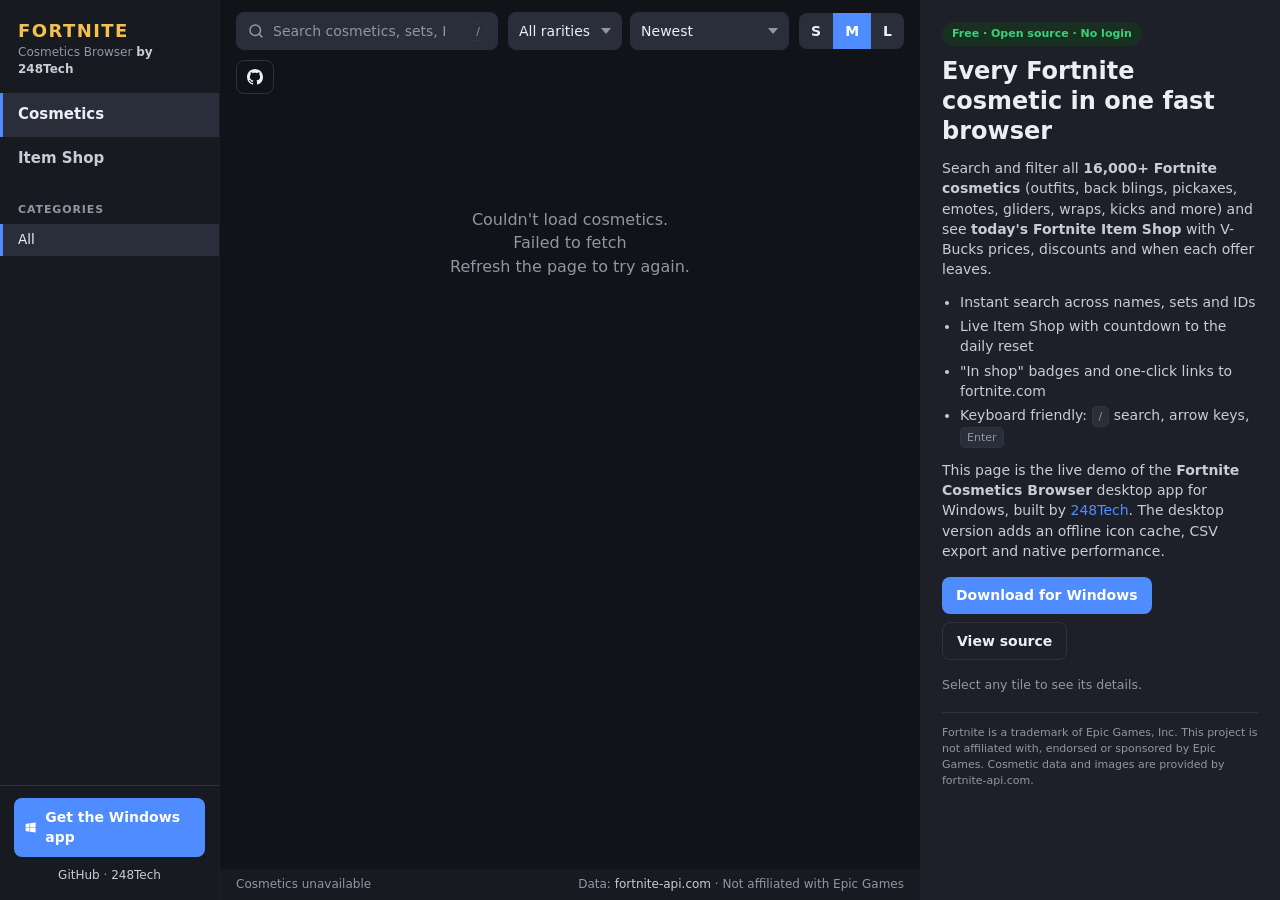
==== docs/index.html @ 0a2918b7 "Initial release: Fortnite Cosmetics Browser v1.0.0 Windows desktop app and web demo for browsing eve" ====
<!doctype html>
<html lang="en">
<head>
  <meta charset="utf-8">
  <meta name="viewport" content="width=device-width, initial-scale=1, viewport-fit=cover">
  <title>Fortnite Cosmetics Browser &amp; Item Shop Viewer - Free &amp; Open Source | 248Tech</title>
  <meta name="description" content="Browse every Fortnite cosmetic (16,000+ skins, outfits, emotes, pickaxes, gliders, wraps and kicks) and today's Fortnite Item Shop with V-Bucks prices. Free, open source, no login. Live web demo plus a Windows desktop app by 248Tech.">
  <meta name="keywords" content="Fortnite cosmetics, Fortnite skins, Fortnite item shop, Fortnite shop today, Fortnite locker, all Fortnite skins, Fortnite emotes, Fortnite pickaxes, Fortnite skin viewer, fortnite-api, open source, 248Tech">
  <meta name="author" content="248Tech">
  <meta name="robots" content="index, follow, max-image-preview:large">
  <meta name="theme-color" content="#121318">
  <link rel="canonical" href="https://248tech.github.io/fortnite-cosmetics-browser/">
  <link rel="icon" href="favicon.svg" type="image/svg+xml">
  <link rel="apple-touch-icon" href="images/icon-256.png">

  <meta property="og:type" content="website">
  <meta property="og:site_name" content="248Tech">
  <meta property="og:title" content="Fortnite Cosmetics Browser & Item Shop Viewer by 248Tech">
  <meta property="og:description" content="Search all 16,000+ Fortnite cosmetics and today's Item Shop. Free and open source, with a Windows desktop app.">
  <meta property="og:url" content="https://248tech.github.io/fortnite-cosmetics-browser/">
  <meta property="og:image" content="https://248tech.github.io/fortnite-cosmetics-browser/images/og-image.png">
  <meta property="og:image:width" content="1200">
  <meta property="og:image:height" content="630">
  <meta name="twitter:card" content="summary_large_image">
  <meta name="twitter:title" content="Fortnite Cosmetics Browser & Item Shop Viewer by 248Tech">
  <meta name="twitter:description" content="Search all 16,000+ Fortnite cosmetics and today's Item Shop. Free and open source.">
  <meta name="twitter:image" content="https://248tech.github.io/fortnite-cosmetics-browser/images/og-image.png">

  <script type="application/ld+json">
  {
    "@context": "https://schema.org",
    "@type": "SoftwareApplication",
    "name": "Fortnite Cosmetics Browser",
    "description": "Free, open-source browser for every Fortnite cosmetic and the daily Fortnite Item Shop. Available as a web app and a Windows desktop app.",
    "applicationCategory": "GameApplication",
    "operatingSystem": "Windows 10, Windows 11, Web",
    "url": "https://248tech.github.io/fortnite-cosmetics-browser/",
    "downloadUrl": "https://github.com/248Tech/fortnite-cosmetics-browser/releases/latest",
    "codeRepository": "https://github.com/248Tech/fortnite-cosmetics-browser",
    "license": "https://opensource.org/licenses/MIT",
    "offers": { "@type": "Offer", "price": "0", "priceCurrency": "USD" },
    "author": { "@type": "Organization", "name": "248Tech", "url": "https://248tech.com" },
    "publisher": { "@type": "Organization", "name": "248Tech", "url": "https://248tech.com" }
  }
  </script>
  <link rel="preconnect" href="https://fortnite-api.com">
  <link rel="stylesheet" href="style.css">
</head>
<body>
<div class="app" id="app">
  <aside class="sidebar" id="sidebar">
    <a class="brand" href="./" aria-label="Fortnite Cosmetics Browser home">
      <span class="brand-logo">FORTNITE</span>
      <span class="brand-sub">Cosmetics Browser <span class="brand-by">by 248Tech</span></span>
    </a>
    <nav class="nav">
      <button class="nav-item" data-mode="browse">Cosmetics <span class="nav-meta" id="browseCount"></span></button>
      <button class="nav-item" data-mode="shop">Item Shop <span class="nav-meta" id="shopCountdown"></span></button>
    </nav>
    <div class="side-heading" id="sideHeading">Categories</div>
    <div class="side-list" id="sideList"></div>
    <div class="side-footer">
      <a class="side-cta" href="https://github.com/248Tech/fortnite-cosmetics-browser/releases/latest" rel="noopener">
        <svg viewBox="0 0 24 24" aria-hidden="true"><path d="M3 5.5 10 4.5v7H3zM11 4.4 21 3v8.5H11zM3 12.5h7v7L3 18.5zM11 12.5h10V21l-10-1.4z"/></svg>
        Get the Windows app
      </a>
      <div class="side-links">
        <a href="https://github.com/248Tech/fortnite-cosmetics-browser" rel="noopener">GitHub</a> ·
        <a href="https://248tech.com" rel="noopener">248Tech</a>
      </div>
    </div>
  </aside>
  <div class="scrim" id="scrim"></div>

  <main class="main">
    <header class="toolbar">
      <button class="icon-btn menu-btn" id="menuBtn" aria-label="Open menu">
        <svg viewBox="0 0 24 24"><path d="M3 6h18M3 12h18M3 18h18"/></svg>
      </button>
      <label class="search">
        <svg viewBox="0 0 24 24" aria-hidden="true"><circle cx="11" cy="11" r="7"/><path d="m20 20-3.5-3.5"/></svg>
        <input id="search" type="search" placeholder="Search cosmetics, sets, IDs..." autocomplete="off" spellcheck="false" aria-label="Search">
        <kbd>/</kbd>
      </label>
      <div class="browse-tools" id="browseTools">
        <select id="rarity" aria-label="Rarity"><option>All rarities</option></select>
        <select id="sort" aria-label="Sort"></select>
      </div>
      <div class="seg" id="sizeSeg" role="group" aria-label="Tile size">
        <button data-size="S">S</button><button data-size="M">M</button><button data-size="L">L</button>
      </div>
      <a class="btn btn-ghost gh-btn" href="https://github.com/248Tech/fortnite-cosmetics-browser" rel="noopener" aria-label="View on GitHub">
        <svg viewBox="0 0 16 16" aria-hidden="true"><path d="M8 0C3.58 0 0 3.58 0 8c0 3.54 2.29 6.53 5.47 7.59.4.07.55-.17.55-.38 0-.19-.01-.82-.01-1.49-2.01.37-2.53-.49-2.69-.94-.09-.23-.48-.94-.82-1.13-.28-.15-.68-.52-.01-.53.63-.01 1.08.58 1.23.82.72 1.21 1.87.87 2.33.66.07-.52.28-.87.51-1.07-1.78-.2-3.64-.89-3.64-3.95 0-.87.31-1.59.82-2.15-.08-.2-.36-1.02.08-2.12 0 0 .67-.21 2.2.82.64-.18 1.32-.27 2-.27.68 0 1.36.09 2 .27 1.53-1.04 2.2-.82 2.2-.82.44 1.1.16 1.92.08 2.12.51.56.82 1.27.82 2.15 0 3.07-1.87 3.75-3.65 3.95.29.25.54.73.54 1.48 0 1.07-.01 1.93-.01 2.2 0 .21.15.46.55.38A8.013 8.013 0 0 0 16 8c0-4.42-3.58-8-8-8z"/></svg>
        <span>Star on GitHub</span>
      </a>
    </header>

    <div class="grid-wrap" id="gridWrap" tabindex="0" aria-label="Cosmetics grid">
      <div class="grid-inner" id="gridInner"></div>
      <div class="empty" id="empty">
        <div class="spinner"></div>
        <p>Loading 16,000+ Fortnite cosmetics...</p>
      </div>
    </div>

    <footer class="status">
      <span id="status">Loading...</span>
      <span class="status-right">Data: <a href="https://fortnite-api.com" rel="noopener">fortnite-api.com</a> · Not affiliated with Epic Games</span>
    </footer>
  </main>

  <aside class="detail" id="detail" aria-live="polite">
    <button class="icon-btn detail-close" id="detailClose" aria-label="Close details">
      <svg viewBox="0 0 24 24"><path d="M6 6l12 12M18 6 6 18"/></svg>
    </button>
    <div id="detailBody" hidden></div>
    <section class="about" id="about">
      <div class="about-badge">Free · Open source · No login</div>
      <h1>Every Fortnite cosmetic in one fast browser</h1>
      <p>Search and filter all <strong>16,000+ Fortnite cosmetics</strong> (outfits, back blings, pickaxes, emotes, gliders, wraps, kicks and more) and see <strong>today's Fortnite Item Shop</strong> with V-Bucks prices, discounts and when each offer leaves.</p>
      <ul class="about-list">
        <li>Instant search across names, sets and IDs</li>
        <li>Live Item Shop with countdown to the daily reset</li>
        <li>"In shop" badges and one-click links to fortnite.com</li>
        <li>Keyboard friendly: <kbd>/</kbd> search, arrow keys, <kbd>Enter</kbd></li>
      </ul>
      <p>This page is the live demo of the <strong>Fortnite Cosmetics Browser</strong> desktop app for Windows, built by <a href="https://248tech.com" rel="noopener">248Tech</a>. The desktop version adds an offline icon cache, CSV export and native performance.</p>
      <div class="about-actions">
        <a class="btn btn-accent" href="https://github.com/248Tech/fortnite-cosmetics-browser/releases/latest" rel="noopener">Download for Windows</a>
        <a class="btn btn-ghost" href="https://github.com/248Tech/fortnite-cosmetics-browser" rel="noopener">View source</a>
      </div>
      <p class="about-hint">Select any tile to see its details.</p>
      <p class="about-legal">Fortnite is a trademark of Epic Games, Inc. This project is not affiliated with, endorsed or sponsored by Epic Games. Cosmetic data and images are provided by fortnite-api.com.</p>
    </section>
  </aside>
</div>
<div class="toast" id="toast" role="status"></div>
<noscript><p style="padding:24px;color:#fff">The Fortnite Cosmetics Browser needs JavaScript to load cosmetic data.</p></noscript>
<script src="app.js"></script>
</body>
</html>
---- docs/style.css ----
:root {
  --bg: #121318;
  --sidebar: #181a21;
  --panel: #1e2029;
  --panel-hover: #272a36;
  --panel-2: #2a2d3a;
  --line: #30333f;
  --fg: #eceef3;
  --fg-2: #c9ccd4;
  --muted: #9096a3;
  --accent: #4f8cff;
  --accent-hover: #6b9fff;
  --green: #3ecf7a;
  --gold: #f2c14e;
  --radius: 10px;
  --sidebar-w: 220px;
  --detail-w: 360px;
  color-scheme: dark;
}

* { box-sizing: border-box; }
html, body { height: 100%; margin: 0; }
body {
  background: var(--bg);
  color: var(--fg);
  font: 14px/1.45 "Segoe UI", system-ui, -apple-system, Roboto, "Helvetica Neue", Arial, sans-serif;
  -webkit-font-smoothing: antialiased;
  overflow: hidden;
}
a { color: var(--accent); text-decoration: none; }
a:hover { text-decoration: underline; }
button, input, select { font: inherit; color: inherit; }
kbd {
  font: 11px/1 "Segoe UI", system-ui, sans-serif;
  padding: 3px 6px; border-radius: 5px;
  background: var(--panel-2); border: 1px solid var(--line); color: var(--muted);
}
svg { width: 18px; height: 18px; fill: none; stroke: currentColor; stroke-width: 2; stroke-linecap: round; }

.app {
  display: grid;
  grid-template-columns: var(--sidebar-w) minmax(0, 1fr) var(--detail-w);
  height: 100vh;
  height: 100dvh;
}

/* ---------------- sidebar */
.sidebar {
  background: var(--sidebar);
  display: flex; flex-direction: column;
  min-height: 0;
  border-right: 1px solid #1c1e26;
}
.brand { display: block; padding: 18px 18px 14px; text-decoration: none !important; }
.brand-logo { display: block; color: var(--gold); font-weight: 800; font-size: 18px; letter-spacing: .08em; }
.brand-sub { display: block; color: var(--muted); font-size: 12px; }
.brand-by { color: var(--fg-2); font-weight: 600; }
.nav { display: flex; flex-direction: column; }
.nav-item, .side-row {
  display: flex; align-items: center; justify-content: space-between; gap: 8px;
  width: 100%; border: 0; background: transparent; cursor: pointer; text-align: left;
  border-left: 3px solid transparent;
}
.nav-item { padding: 11px 15px; font-size: 15px; font-weight: 600; color: var(--fg-2); }
.nav-item:hover, .side-row:hover { background: var(--panel-hover); color: var(--fg); }
.nav-item.active, .side-row.active { background: var(--panel-2); border-left-color: var(--accent); color: var(--fg); }
.nav-meta { color: var(--muted); font-size: 12px; font-weight: 400; }
.side-heading {
  padding: 22px 18px 6px; font-size: 11px; font-weight: 700;
  letter-spacing: .08em; text-transform: uppercase; color: var(--muted);
}
.side-list { flex: 1; overflow-y: auto; min-height: 0; padding-bottom: 8px; scrollbar-width: thin; }
.side-row { padding: 6px 15px; color: var(--fg-2); font-size: 13.5px; }
.side-row span:last-child { color: var(--muted); font-size: 12px; }
.side-footer { padding: 12px 14px 16px; border-top: 1px solid var(--line); }
.side-cta {
  display: flex; align-items: center; justify-content: center; gap: 8px;
  padding: 9px 10px; border-radius: 8px; background: var(--accent); color: #fff; font-weight: 600;
}
.side-cta svg { fill: currentColor; stroke: none; width: 15px; height: 15px; }
.side-cta:hover { background: var(--accent-hover); text-decoration: none; }
.side-links { margin-top: 10px; text-align: center; color: var(--muted); font-size: 12px; }
.side-links a { color: var(--fg-2); }

/* ---------------- main / toolbar */
.main { display: flex; flex-direction: column; min-width: 0; min-height: 0; }
.toolbar { display: flex; align-items: center; gap: 10px; padding: 12px 16px 8px; flex-wrap: wrap; }
.search {
  display: flex; align-items: center; gap: 8px; flex: 1 1 180px; max-width: 340px;
  background: var(--panel-2); border: 1px solid var(--panel-2); border-radius: 8px; padding: 0 10px;
  color: var(--muted);
}
.search:focus-within { border-color: var(--accent); }
.search input { flex: 1; min-width: 0; border: 0; outline: 0; background: transparent; padding: 8px 0; color: var(--fg); }
.search input::placeholder { color: var(--muted); }
.search input::-webkit-search-cancel-button { filter: invert(.7); }
.browse-tools { display: flex; gap: 8px; }
.browse-tools select { max-width: 180px; }
select {
  appearance: none; background: var(--panel-2) url("data:image/svg+xml,%3Csvg xmlns='http://www.w3.org/2000/svg' width='10' height='6'%3E%3Cpath d='M0 0l5 6 5-6z' fill='%239096a3'/%3E%3C/svg%3E") no-repeat right 10px center;
  border: 1px solid var(--panel-2); border-radius: 8px; padding: 8px 30px 8px 10px; cursor: pointer;
}
select:focus { outline: 0; border-color: var(--accent); }
.seg { display: flex; background: var(--panel-2); border-radius: 8px; overflow: hidden; margin-left: auto; }
.seg button { border: 0; background: transparent; padding: 8px 12px; cursor: pointer; font-weight: 600; }
.seg button.active { background: var(--accent); color: #fff; }
.btn {
  display: inline-flex; align-items: center; justify-content: center; gap: 8px;
  padding: 8px 14px; border-radius: 8px; border: 0; cursor: pointer; font-weight: 600;
  color: var(--fg); background: var(--panel-2); text-decoration: none !important;
}
.btn:hover { background: #353a4a; }
.btn-accent { background: var(--accent); color: #fff; }
.btn-accent:hover { background: var(--accent-hover); }
.btn-ghost { background: transparent; border: 1px solid var(--line); }
.btn svg { width: 16px; height: 16px; }
.gh-btn svg { fill: currentColor; stroke: none; }
.gh-btn { padding: 8px 10px; }
@media (max-width: 1599px) { .gh-btn span { display: none; } }
.icon-btn { border: 0; background: transparent; color: var(--fg); cursor: pointer; padding: 6px; border-radius: 8px; display: inline-flex; }
.icon-btn:hover { background: var(--panel-hover); }
.menu-btn { display: none; }

/* ---------------- grid */
.grid-wrap { position: relative; flex: 1; overflow-y: auto; overflow-x: hidden; outline: 0; scrollbar-color: var(--panel-2) var(--bg); }
.grid-inner { position: relative; }
.tile {
  position: absolute; border-radius: var(--radius); background: var(--panel); cursor: pointer;
  outline: 2px solid transparent; outline-offset: 2px; transition: background .12s, transform .12s;
}
.tile:hover { background: var(--panel-hover); transform: translateY(-2px); }
.tile.sel { outline-color: var(--accent); }
.tile-img { position: relative; border-radius: var(--radius) var(--radius) 0 0; overflow: hidden; }
.tile-img img { position: absolute; inset: 0; width: 100%; height: 100%; object-fit: contain; opacity: 0; transition: opacity .2s; }
.tile-img img.loaded { opacity: 1; }
.tile-img .rbar { position: absolute; left: 0; right: 0; bottom: 0; height: 3px; }
.pill {
  position: absolute; top: 6px; left: 6px; z-index: 1; max-width: calc(100% - 12px);
  font-size: 9.5px; font-weight: 800; letter-spacing: .03em; padding: 2px 7px; border-radius: 6px;
  color: #fff; background: #1f8f50; white-space: nowrap; overflow: hidden; text-overflow: ellipsis;
}
.pill.dark { background: #11131a; }
.pill.hot { background: var(--gold); color: #1a1405; }
.tile-text { padding: 6px 8px 0; }
.tile-name, .tile-sub { white-space: nowrap; overflow: hidden; text-overflow: ellipsis; }
.tile-name { font-weight: 600; font-size: 12.5px; }
.tile-sub { color: var(--muted); font-size: 11.5px; display: flex; align-items: center; gap: 5px; }
.vb { width: 14px; height: 14px; flex: none; }
.strike { text-decoration: line-through; }
.section-head { position: absolute; display: flex; align-items: baseline; gap: 12px; }
.section-head h2 { margin: 0; font-size: 20px; font-weight: 600; }
.section-head span { color: var(--muted); font-size: 12px; }
.empty {
  position: absolute; inset: 0; display: flex; flex-direction: column; align-items: center;
  padding-top: 90px; color: var(--muted); text-align: center; pointer-events: none;
}
.empty[hidden] { display: none; }
.empty p { white-space: pre-line; font-size: 16px; }
.spinner {
  width: 34px; height: 34px; border-radius: 50%;
  border: 3px solid var(--panel-2); border-top-color: var(--accent); animation: spin .8s linear infinite;
}
@keyframes spin { to { transform: rotate(360deg); } }

/* ---------------- status bar */
.status {
  display: flex; justify-content: space-between; gap: 16px; padding: 7px 16px;
  background: var(--sidebar); color: var(--muted); font-size: 12px;
}
.status a { color: var(--fg-2); }

/* ---------------- detail */
.detail { position: relative; background: var(--panel); overflow-y: auto; padding: 22px; min-height: 0; scrollbar-width: thin; }
.detail-close { position: absolute; top: 10px; right: 10px; z-index: 2; display: none; background: rgba(0,0,0,.35); }
.d-img {
  position: relative; aspect-ratio: 1; border-radius: 14px; overflow: hidden; margin-bottom: 16px;
  display: block;
}
.d-img img { position: absolute; inset: 0; width: 100%; height: 100%; object-fit: contain; }
.detail h2 { margin: 0 0 8px; font-size: 24px; line-height: 1.2; font-weight: 600; }
.badges { display: flex; flex-wrap: wrap; gap: 6px; margin-bottom: 12px; }
.badge { font-size: 10.5px; font-weight: 800; letter-spacing: .04em; padding: 3px 9px; border-radius: 4px; background: var(--panel-2); text-transform: uppercase; }
.shop-link {
  display: flex; justify-content: space-between; align-items: center; gap: 8px; padding: 9px 12px; margin-bottom: 14px;
  border-radius: 8px; background: #17301f; color: var(--green); font-weight: 600; cursor: pointer; border: 0; width: 100%;
}
.shop-link:hover { background: #1c3a26; }
.shop-link span:last-child { color: var(--muted); font-weight: 400; font-size: 12.5px; }
.desc { color: var(--fg-2); margin: 0 0 14px; }
.facts { display: grid; grid-template-columns: auto 1fr; gap: 5px 14px; margin: 0 0 16px; font-size: 12.5px; }
.facts dt { color: var(--muted); }
.facts dd { margin: 0; word-break: break-word; }
.price { display: flex; align-items: center; gap: 8px; margin-bottom: 12px; font-size: 21px; font-weight: 600; }
.price .vb { width: 24px; height: 24px; }
.price .was { color: var(--muted); font-size: 14px; font-weight: 400; text-decoration: line-through; }
.price .save { color: var(--green); font-size: 12px; font-weight: 600; }
.includes-h { font-size: 11px; font-weight: 700; letter-spacing: .08em; color: var(--muted); margin: 4px 0 6px; text-transform: uppercase; }
.inc {
  display: flex; justify-content: space-between; gap: 10px; width: 100%; padding: 7px 10px; margin-bottom: 4px;
  border: 0; border-radius: 6px; background: var(--panel-2); text-align: left; font-size: 13px; font-weight: 600;
}
.inc span:last-child { color: var(--muted); font-weight: 400; font-size: 12px; white-space: nowrap; }
button.inc { cursor: pointer; }
button.inc:hover { background: #353a4a; }
.btn-row { display: grid; grid-template-columns: repeat(3, 1fr); gap: 6px; margin-top: 8px; }
.btn-row .btn { padding: 8px 6px; font-size: 13px; }
.btn.block { display: flex; width: 100%; margin-top: 8px; }

.about h1 { font-size: 24px; line-height: 1.25; margin: 10px 0 12px; }
.about p { color: var(--fg-2); margin: 0 0 12px; }
.about-badge { display: inline-block; font-size: 11px; font-weight: 700; color: var(--green); background: #17301f; padding: 4px 10px; border-radius: 99px; }
.about-list { padding-left: 18px; margin: 0 0 14px; color: var(--fg-2); }
.about-list li { margin-bottom: 4px; }
.about-actions { display: flex; gap: 8px; flex-wrap: wrap; margin: 16px 0; }
.about-hint { color: var(--muted) !important; font-size: 12.5px; }
.about-legal { color: var(--muted) !important; font-size: 11px; border-top: 1px solid var(--line); padding-top: 12px; margin-top: 18px !important; }

.toast {
  position: fixed; left: 50%; bottom: 46px; transform: translate(-50%, 20px); opacity: 0; pointer-events: none;
  background: var(--panel-2); color: var(--fg); padding: 9px 16px; border-radius: 8px; box-shadow: 0 6px 24px rgba(0,0,0,.4);
  transition: opacity .2s, transform .2s; z-index: 50; font-size: 13px;
}
.toast.show { opacity: 1; transform: translate(-50%, 0); }
.scrim { display: none; }

/* ---------------- responsive */
@media (max-width: 1240px) {
  :root { --detail-w: 320px; --sidebar-w: 200px; }
}
@media (max-width: 980px) {
  .app { grid-template-columns: minmax(0, 1fr); }
  .menu-btn { display: inline-flex; }
  .sidebar {
    position: fixed; inset: 0 auto 0 0; width: 260px; z-index: 40;
    transform: translateX(-100%); transition: transform .2s;
  }
  body.menu-open .sidebar { transform: none; }
  body.menu-open .scrim { display: block; position: fixed; inset: 0; background: rgba(0,0,0,.5); z-index: 30; }
  .detail {
    position: fixed; left: 0; right: 0; bottom: 0; max-height: 82vh; z-index: 35;
    border-radius: 16px 16px 0 0; box-shadow: 0 -10px 40px rgba(0,0,0,.5);
    transform: translateY(105%); transition: transform .22s;
  }
  body.detail-open .detail { transform: none; }
  .detail-close { display: inline-flex; }
  .d-img { max-width: 300px; margin-left: auto; margin-right: auto; }
  .status-right { display: none; }
}
@media (max-width: 640px) {
  .toolbar { padding: 10px 10px 6px; gap: 8px; }
  .search { order: 1; flex-basis: calc(100% - 52px); max-width: none; }
  .search kbd { display: none; }
  .browse-tools { order: 2; flex: 1; }
  .browse-tools select { flex: 1; min-width: 0; max-width: none; }
  .seg { order: 3; margin-left: 0; }
  .gh-btn { display: none; }
}
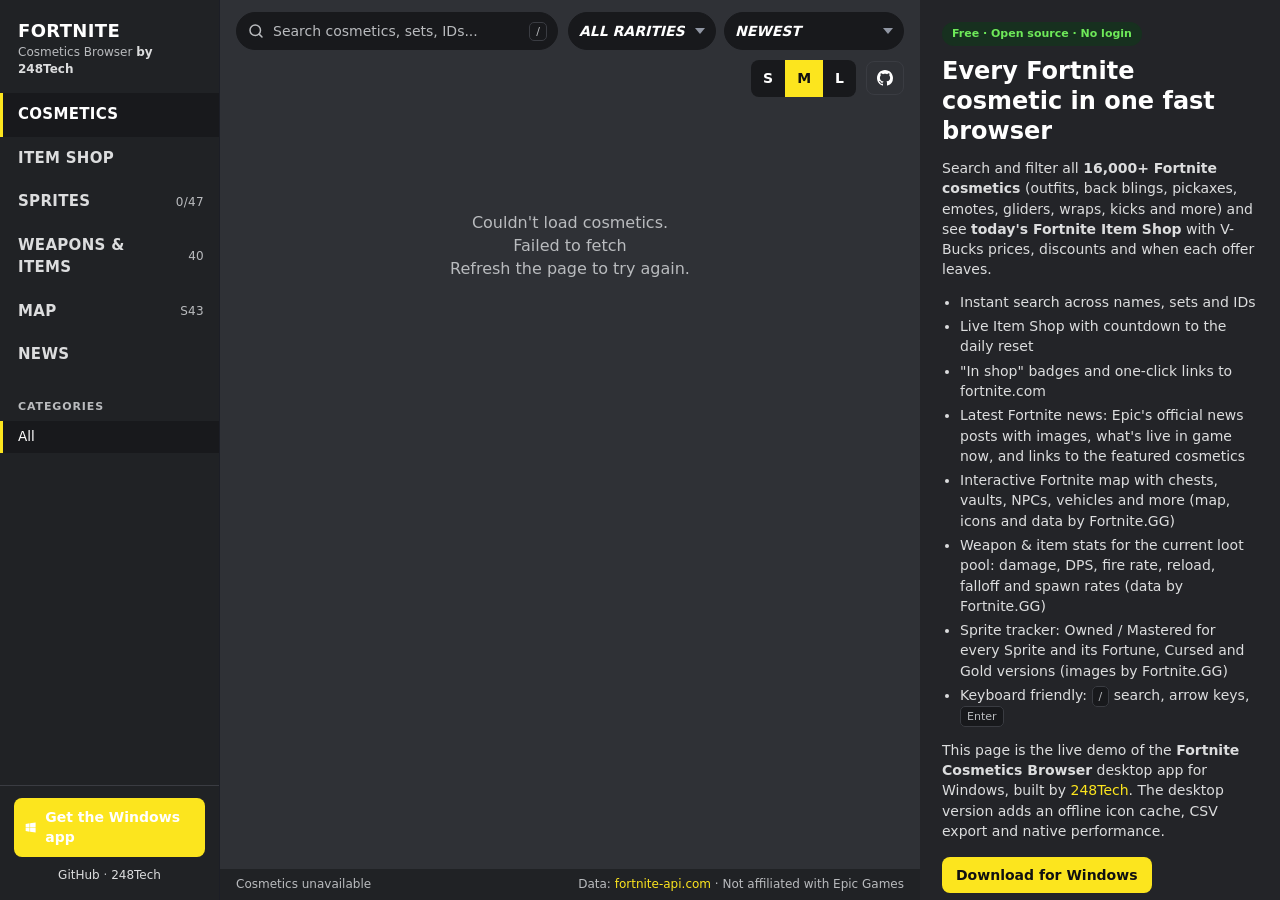
==== commit 1fb93090: "Release v1.1.0: sprites, weapons, map, news, Fortnite.GG theme - Sprite tracker (captured / mastered" ====
--- a/docs/index.html
+++ b/docs/index.html
@@ -4,11 +4,11 @@
   <meta charset="utf-8">
   <meta name="viewport" content="width=device-width, initial-scale=1, viewport-fit=cover">
   <title>Fortnite Cosmetics Browser &amp; Item Shop Viewer - Free &amp; Open Source | 248Tech</title>
-  <meta name="description" content="Browse every Fortnite cosmetic (16,000+ skins, outfits, emotes, pickaxes, gliders, wraps and kicks) and today's Fortnite Item Shop with V-Bucks prices. Free, open source, no login. Live web demo plus a Windows desktop app by 248Tech.">
-  <meta name="keywords" content="Fortnite cosmetics, Fortnite skins, Fortnite item shop, Fortnite shop today, Fortnite locker, all Fortnite skins, Fortnite emotes, Fortnite pickaxes, Fortnite skin viewer, fortnite-api, open source, 248Tech">
+  <meta name="description" content="Browse every Fortnite cosmetic (16,000+ skins, outfits, emotes, pickaxes, gliders, wraps and kicks), today's Fortnite Item Shop with V-Bucks prices, and track your Sprites (captured, mastered, Fortune variants). Free, open source, no login. By 248Tech.">
+  <meta name="keywords" content="Fortnite cosmetics, Fortnite skins, Fortnite item shop, Fortnite shop today, Fortnite locker, all Fortnite skins, Fortnite emotes, Fortnite pickaxes, Fortnite skin viewer, Fortnite sprites, sprite tracker, Fortnite sprite checklist, fortnite-api, open source, 248Tech">
   <meta name="author" content="248Tech">
   <meta name="robots" content="index, follow, max-image-preview:large">
-  <meta name="theme-color" content="#121318">
+  <meta name="theme-color" content="#202225">
   <link rel="canonical" href="https://248tech.github.io/fortnite-cosmetics-browser/">
   <link rel="icon" href="favicon.svg" type="image/svg+xml">
   <link rel="apple-touch-icon" href="images/icon-256.png">
@@ -56,6 +56,10 @@
     <nav class="nav">
       <button class="nav-item" data-mode="browse">Cosmetics <span class="nav-meta" id="browseCount"></span></button>
       <button class="nav-item" data-mode="shop">Item Shop <span class="nav-meta" id="shopCountdown"></span></button>
+      <button class="nav-item" data-mode="sprites">Sprites <span class="nav-meta" id="spriteCount"></span></button>
+      <button class="nav-item" data-mode="weapons">Weapons &amp; Items <span class="nav-meta" id="weaponCount"></span></button>
+      <button class="nav-item" data-mode="map">Map <span class="nav-meta" id="mapCount"></span></button>
+      <button class="nav-item" data-mode="news">News <span class="nav-meta" id="newsCount"></span></button>
     </nav>
     <div class="side-heading" id="sideHeading">Categories</div>
     <div class="side-list" id="sideList"></div>
@@ -86,6 +90,14 @@
         <select id="rarity" aria-label="Rarity"><option>All rarities</option></select>
         <select id="sort" aria-label="Sort"></select>
       </div>
+      <div class="browse-tools sprite-tools" id="spriteTools" style="display:none">
+        <select id="spriteVariant" aria-label="Variant"><option value="All">All variants</option></select>
+        <select id="spriteSort" aria-label="Sort sprites"></select>
+      </div>
+      <div class="browse-tools weapon-tools" id="weaponTools" style="display:none">
+        <select id="weaponPool" aria-label="Weapon pool"></select>
+        <select id="weaponSort" aria-label="Sort weapons"></select>
+      </div>
       <div class="seg" id="sizeSeg" role="group" aria-label="Tile size">
         <button data-size="S">S</button><button data-size="M">M</button><button data-size="L">L</button>
       </div>
@@ -95,6 +107,26 @@
       </a>
     </header>
 
+    <section class="sprite-hero" id="spriteHero" hidden>
+      <div class="hero-box">
+        <h1 class="display" id="heroTitle">Sprites</h1>
+        <div class="hero-stats">
+          <div class="hero-stat"><b id="heroOwned">0 / 0</b><span>Owned</span></div>
+          <div class="hero-stat"><b id="heroMastered">0 / 0</b><span>Mastered</span></div>
+        </div>
+      </div>
+      <div class="hero-chips" id="heroChips"></div>
+    </section>
+
+    <div class="map-wrap" id="mapWrap" hidden>
+      <div class="map-empty" id="mapEmpty"></div>
+      <div class="map-tip" id="mapTip" hidden></div>
+      <div class="map-ctrl" role="group" aria-label="Map zoom">
+        <button type="button" data-z="1" aria-label="Zoom in">+</button>
+        <button type="button" data-z="-1" aria-label="Zoom out">&minus;</button>
+        <button type="button" data-z="0" aria-label="Reset view">&#x2922;</button>
+      </div>
+    </div>
     <div class="grid-wrap" id="gridWrap" tabindex="0" aria-label="Cosmetics grid">
       <div class="grid-inner" id="gridInner"></div>
       <div class="empty" id="empty">
@@ -122,6 +154,10 @@
         <li>Instant search across names, sets and IDs</li>
         <li>Live Item Shop with countdown to the daily reset</li>
         <li>"In shop" badges and one-click links to fortnite.com</li>
+        <li>Latest Fortnite news: Epic's official news posts with images, what's live in game now, and links to the featured cosmetics</li>
+        <li>Interactive Fortnite map with chests, vaults, NPCs, vehicles and more (map, icons and data by Fortnite.GG)</li>
+        <li>Weapon &amp; item stats for the current loot pool: damage, DPS, fire rate, reload, falloff and spawn rates (data by Fortnite.GG)</li>
+        <li>Sprite tracker: Owned / Mastered for every Sprite and its Fortune, Cursed and Gold versions (images by Fortnite.GG)</li>
         <li>Keyboard friendly: <kbd>/</kbd> search, arrow keys, <kbd>Enter</kbd></li>
       </ul>
       <p>This page is the live demo of the <strong>Fortnite Cosmetics Browser</strong> desktop app for Windows, built by <a href="https://248tech.com" rel="noopener">248Tech</a>. The desktop version adds an offline icon cache, CSV export and native performance.</p>
@@ -136,6 +172,7 @@
 </div>
 <div class="toast" id="toast" role="status"></div>
 <noscript><p style="padding:24px;color:#fff">The Fortnite Cosmetics Browser needs JavaScript to load cosmetic data.</p></noscript>
+<script src="map.js"></script>
 <script src="app.js"></script>
 </body>
 </html>
--- a/docs/style.css
+++ b/docs/style.css
@@ -1,20 +1,25 @@
 :root {
-  --bg: #121318;
-  --sidebar: #181a21;
-  --panel: #1e2029;
-  --panel-hover: #272a36;
-  --panel-2: #2a2d3a;
-  --line: #30333f;
-  --fg: #eceef3;
-  --fg-2: #c9ccd4;
-  --muted: #9096a3;
-  --accent: #4f8cff;
-  --accent-hover: #6b9fff;
-  --green: #3ecf7a;
-  --gold: #f2c14e;
-  --radius: 10px;
+  /* Fortnite.GG look: dark greys + yellow accent */
+  --bg: #2f3136;
+  --sidebar: #202225;
+  --panel: #232428;
+  --panel-hover: #2b2d31;
+  --panel-2: #18191c;
+  --line: #3a3c42;
+  --fg: #ffffff;
+  --fg-2: #dcddde;
+  --muted: #b9bbbe;
+  --muted-2: #8e9297;
+  --accent: #fce51e;
+  --accent-hover: #fff36a;
+  --accent-fg: #111111;
+  --green: #6ee959;
+  --red: #ee4245;
+  --gold: #fce51e;
+  --radius: 8px;
   --sidebar-w: 220px;
   --detail-w: 360px;
+  --display: "Bahnschrift", "Arial Narrow", "Roboto Condensed", system-ui, sans-serif;
   color-scheme: dark;
 }
 
@@ -205,6 +210,47 @@
 .btn-row { display: grid; grid-template-columns: repeat(3, 1fr); gap: 6px; margin-top: 8px; }
 .btn-row .btn { padding: 8px 6px; font-size: 13px; }
 .btn.block { display: flex; width: 100%; margin-top: 8px; }
+
+/* ---------------- sprites */
+.sprite-art { position: absolute; inset: 0; width: 100%; height: 100%; stroke: none; }
+.sprite-img { position: absolute; inset: 6%; width: 88%; height: 88%; object-fit: contain; opacity: 0; transition: opacity .2s; }
+.tile-img .sprite-img.loaded, .sprite-img.loaded { opacity: 1; }
+.has-img > .sprite-art { display: none; }
+.pill.ok { background: #1f8f50; }
+.star { position: absolute; top: 2px; right: 7px; z-index: 1; color: var(--gold); font-size: 19px; text-shadow: 0 1px 3px rgba(0,0,0,.6); }
+.vdots { position: absolute; right: 6px; bottom: 8px; z-index: 1; display: flex; gap: 4px; }
+.vdot { width: 10px; height: 10px; border-radius: 50%; background: #11131a; border: 2px solid var(--c); }
+.vdot.on { background: var(--c); border-color: #fff; }
+.vdot.soon { background: transparent; border-style: dashed; border-width: 1px; }
+.sprite-big { max-width: 300px; }
+.vstrip { display: flex; gap: 8px; margin: -6px 0 14px; }
+.vprev { display: flex; flex-direction: column; align-items: center; gap: 3px; font-size: 11.5px; color: var(--muted); }
+.vimg { position: relative; width: 56px; height: 56px; border-radius: 10px; overflow: hidden; }
+.check {
+  display: flex; align-items: center; gap: 10px; width: 100%; padding: 7px 10px; margin-bottom: 4px; cursor: pointer;
+  border: 0; border-radius: 6px; background: var(--panel-2); color: var(--fg); text-align: left; font: inherit; font-size: 13px; font-weight: 600;
+}
+.check:hover { background: #353a4a; }
+.check.on { background: #17301f; }
+.check .box {
+  width: 18px; height: 18px; flex: none; display: grid; place-items: center; border-radius: 4px;
+  border: 2px solid var(--muted); font-size: 12px; color: #11131a; font-weight: 900;
+}
+.check.on .box { background: var(--c); border-color: var(--c); }
+.check .lbl { flex: 1; }
+.check .sub { color: var(--muted); font-weight: 400; font-size: 12px; }
+.check.soon .lbl { color: var(--muted); }
+.inc.soon { color: var(--muted); }
+.side-heading.sub { padding: 16px 18px 6px; }
+.gap { height: 10px; }
+.photo-row { display: grid; grid-template-columns: 1fr auto auto auto; gap: 6px; }
+.photo-row select { min-width: 0; }
+.photo-row .btn { padding: 7px 10px; font-size: 12.5px; }
+.hint { color: var(--muted); font-size: 12px; margin: 6px 0 12px; }
+.news { display: block; margin-bottom: 12px; color: var(--fg); }
+.news img { width: 100%; border-radius: 10px; display: block; margin-bottom: 6px; }
+.news b { display: block; font-size: 13px; }
+.news span { display: block; color: var(--muted); font-size: 12px; }
 
 .about h1 { font-size: 24px; line-height: 1.25; margin: 10px 0 12px; }
 .about p { color: var(--fg-2); margin: 0 0 12px; }
@@ -255,3 +301,128 @@
   .seg { order: 3; margin-left: 0; }
   .gh-btn { display: none; }
 }
+
+/* ---------------- Fortnite.GG theme overrides */
+.brand-logo, .nav-item, .side-heading, .section-head h2, .display, .detail h2, .includes-h, .btn, .badge, select, .seg button, .chip {
+  font-family: var(--display); font-stretch: condensed;
+}
+.brand-logo { color: var(--fg); letter-spacing: .02em; }
+.nav-item { text-transform: uppercase; font-weight: 700; letter-spacing: .02em; }
+.section-head h2 { text-transform: uppercase; font-weight: 700; letter-spacing: .01em; }
+.detail h2 { text-transform: uppercase; font-weight: 700; }
+.btn-accent, .seg button.active { background: var(--accent); color: var(--accent-fg); }
+.btn-accent:hover { background: var(--accent-hover); color: var(--accent-fg); }
+.tile.sel { outline-color: var(--accent); }
+.nav-item.active, .side-row.active { border-left-color: var(--accent); }
+.search { border-radius: 999px; background: var(--panel-2); }
+select { border-radius: 999px; background-color: var(--panel-2); text-transform: uppercase; font-weight: 700; font-style: italic; }
+.toast { background: var(--accent); color: var(--accent-fg); }
+.status a { color: var(--accent); }
+
+/* sprite hero */
+.sprite-hero { position: relative; padding: 14px 16px 6px; text-align: center;
+  background: radial-gradient(ellipse at 50% 0%, rgba(252,229,30,.08), transparent 60%); }
+.sprite-hero[hidden] { display: none; }
+.hero-box { display: inline-block; padding: 14px 20px; background: rgba(0,0,0,.3); border-radius: 8px; backdrop-filter: blur(20px); }
+.hero-box h1 { margin: 0 0 10px; font-size: 30px; line-height: 1; text-transform: uppercase; font-weight: 700; }
+.hero-stats { display: flex; gap: 10px; justify-content: center; }
+.hero-stat { min-width: 92px; padding: 9px 10px 7px; background: rgba(255,255,255,.07); border-radius: 8px; }
+.hero-stat b { display: block; font: 700 21px/1 var(--display); }
+.hero-stat span { display: block; margin-top: 6px; color: var(--muted); font-size: 10px; letter-spacing: .3px; text-transform: uppercase; }
+.hero-chips { display: flex; gap: 8px; justify-content: center; margin-top: 10px; flex-wrap: wrap; }
+.chip { padding: 6px 12px; border: 0; border-radius: 8px; background: var(--panel-2); color: var(--fg); font-weight: 700; font-size: 14px; cursor: pointer; }
+.chip.on { background: #fff; color: #000; }
+
+/* sprite cards: art on a rarity/variant gradient, name, Owned / Mastered checkboxes */
+.scard { background: rgba(0,0,0,.3); }
+.scard .tile-img { border-radius: var(--radius) var(--radius) 0 0; }
+.scard .tile-name { font-size: 13.5px; font-weight: 700; }
+.cboxes { display: flex; flex-direction: column; gap: 4px; margin-top: 6px; }
+.cbox { display: flex; align-items: center; gap: 8px; padding: 0; border: 0; background: none; color: var(--fg-2); font: 13px/1.2 inherit; cursor: pointer; text-align: left; }
+.cbox i { width: 16px; height: 16px; border: 1.5px solid #6b6e75; border-radius: 4px; flex: none; display: grid; place-items: center; }
+.cbox:hover i { border-color: var(--fg-2); }
+.cbox.on.owned i { background: var(--green); border-color: var(--green); }
+.cbox.on.mastered i { background: var(--accent); border-color: var(--accent); }
+.cbox.on i::after { content: "✓"; color: #111; font-size: 11px; font-weight: 900; }
+.locked { color: var(--red); font-size: 12.5px; margin-top: 8px; white-space: nowrap; overflow: hidden; text-overflow: ellipsis; }
+.crown { position: absolute; top: 4px; right: 8px; z-index: 1; color: var(--accent); font-size: 20px; text-shadow: 0 1px 3px rgba(0,0,0,.6); }
+.vstrip { display: flex; flex-wrap: wrap; gap: 8px; margin: 0 0 14px; }
+.vprev { display: flex; flex-direction: column; align-items: center; gap: 4px; padding: 0; border: 0; background: none; color: var(--muted); font-size: 11.5px; cursor: pointer; }
+.vprev .vimg { box-shadow: 0 0 0 2px transparent; opacity: 1; }
+.vprev.own { color: var(--green); } .vprev.own .vimg { box-shadow: 0 0 0 2px var(--green); }
+.vprev.mas { color: var(--accent); } .vprev.mas .vimg { box-shadow: 0 0 0 2px var(--accent); }
+.vprev.lock { color: var(--red); } .vprev.lock .vimg { box-shadow: 0 0 0 2px var(--red); }
+.vprev.cur .vimg { outline: 2px solid #fff; outline-offset: 2px; }
+.photo-row { grid-template-columns: repeat(3, 1fr); }
+.sprite-tools select { max-width: 160px; }
+
+/* weapons & items */
+.wcard { background: rgba(0,0,0,.3); }
+.wcard .tile-img img { inset: 6%; width: 88%; height: 88%; }
+.wpips { position: absolute; left: 8px; bottom: 6px; display: flex; gap: 3px; z-index: 1; }
+.wpip { width: 12px; height: 4px; border-radius: 2px; opacity: .85; }
+.wpip.on { outline: 1px solid #fff; opacity: 1; }
+.tile-sub.muted2 { color: var(--muted-2); }
+.rbtns { display: flex; flex-wrap: wrap; gap: 6px; margin: 0 0 12px; }
+.rbtn { padding: 4px 10px; border: 1px solid var(--c); border-radius: 6px; background: var(--panel-2); color: #fff; font: 700 12px var(--display); text-transform: uppercase; cursor: pointer; }
+.rbtn.on { background: var(--c); }
+.wtiles { display: grid; grid-template-columns: repeat(3, 1fr); gap: 4px; margin-bottom: 12px; }
+.wtile { padding: 8px; background: #2b2d31; border-radius: 6px; }
+.wtile span { display: block; color: var(--muted); font: 700 10px var(--display); text-transform: uppercase; letter-spacing: .3px; }
+.wtile b { display: block; font: 700 20px/1.2 var(--display); }
+.wtile em { display: block; color: var(--muted-2); font-size: 11px; font-style: normal; min-height: 14px; }
+.falloff { width: 100%; height: auto; background: #2b2d31; border-radius: 6px; margin-bottom: 12px; stroke: none; }
+.falloff .axis { stroke: var(--line); }
+.falloff .curve { fill: none; stroke: var(--accent); stroke-width: 2; }
+.falloff circle { fill: var(--accent); }
+.falloff text { fill: var(--fg-2); font-size: 9px; text-anchor: middle; }
+.falloff .dist { fill: var(--muted-2); }
+.wmatrix-wrap { overflow-x: auto; margin-bottom: 12px; }
+.wmatrix { width: 100%; border-collapse: collapse; font-size: 12px; }
+.wmatrix th, .wmatrix td { padding: 3px 4px; text-align: right; white-space: nowrap; }
+.wmatrix thead th { font: 700 11px var(--display); text-transform: uppercase; }
+.wmatrix tbody th { text-align: left; color: var(--muted); font-weight: 400; }
+.wmatrix tr + tr { border-top: 1px solid rgba(255,255,255,.05); }
+.wmatrix td.best { color: var(--accent); font-weight: 700; }
+.wfind { display: grid; grid-template-columns: 96px 1fr 48px; align-items: center; gap: 8px; font-size: 12.5px; margin-bottom: 4px; }
+.wfind b { text-align: right; }
+.wtrack { height: 8px; background: #2b2d31; border-radius: 4px; overflow: hidden; }
+.wtrack i { display: block; height: 100%; background: var(--accent); }
+.wcard .tile-sub { display: block; }
+
+/* interactive map */
+.map-wrap { position: relative; flex: 1; min-height: 0; margin: 0 12px 12px; border-radius: 8px; overflow: hidden; background: #0f3b57; }
+.map-wrap[hidden] { display: none; }
+.map-canvas { display: block; outline: none; }
+.map-canvas:focus-visible { box-shadow: inset 0 0 0 2px var(--accent); }
+.map-empty { position: absolute; inset: 0; display: grid; place-content: center; justify-items: center; gap: 10px; color: var(--muted); text-align: center; white-space: pre-line; pointer-events: none; }
+.map-empty[hidden] { display: none; }
+.map-tip { position: absolute; left: 0; top: 0; z-index: 3; padding: 4px 8px; border-radius: 4px; background: rgba(17,17,17,.92); color: #fff; font: 600 12px var(--display); pointer-events: none; white-space: nowrap; }
+.map-ctrl { position: absolute; right: 10px; top: 10px; z-index: 2; display: flex; flex-direction: column; border-radius: 6px; overflow: hidden; box-shadow: 0 2px 8px rgba(0,0,0,.4); }
+.map-ctrl button { width: 34px; height: 34px; border: 0; background: var(--sidebar); color: #fff; font: 700 18px/1 var(--display); cursor: pointer; }
+.map-ctrl button + button { border-top: 1px solid var(--line); }
+.map-ctrl button:hover { background: var(--hover); color: var(--accent); }
+.side-row.map-layer { opacity: .55; }
+.side-row.map-layer.on { opacity: 1; }
+.side-row.map-layer.on .ml-name span { color: #fff; }
+.ml-name { display: flex; align-items: center; gap: 8px; min-width: 0; }
+.ml-name span { overflow: hidden; text-overflow: ellipsis; white-space: nowrap; }
+.ml-name img { width: 22px; height: 22px; flex: none; object-fit: contain; }
+.ml-dot { width: 22px; height: 22px; flex: none; display: grid; place-items: center; border-radius: 4px; background: var(--panel-2); color: #fff; font: 700 12px var(--display); font-style: normal; }
+.side-row.map-layer.on .ml-dot { background: var(--accent); color: var(--accent-fg); }
+.map-allrow { display: flex; gap: 0; }
+.map-allrow .side-row { flex: 1; justify-content: center; font-size: 12px; padding-left: 4px; padding-right: 4px; }
+.side-note { padding: 8px 16px; color: var(--muted-2); font-size: 12.5px; }
+.map-dimg { display: grid; place-items: center; height: 120px; background: radial-gradient(circle, #2b2d31 0%, var(--panel) 75%); }
+.map-dimg img { position: static; width: 72px; height: 72px; object-fit: contain; }
+
+/* news */
+.ncard .tile-img img { inset: 0; width: 100%; height: 100%; object-fit: cover; padding: 0; }
+.ncard .tile-text { padding: 8px 10px; }
+.ndate { color: var(--muted-2); font-size: 11.5px; margin-bottom: 2px; }
+.ntitle { font: 700 15px/1.2 var(--display); text-transform: uppercase; white-space: nowrap; overflow: hidden; text-overflow: ellipsis; }
+.ndesc { color: var(--muted); font-size: 12.5px; line-height: 1.35; margin-top: 3px; display: -webkit-box; -webkit-line-clamp: 2; -webkit-box-orient: vertical; overflow: hidden; }
+.news-dimg { aspect-ratio: 16 / 9; height: auto; background: var(--panel-2); }
+.news-dimg img { inset: 0; width: 100%; height: 100%; object-fit: cover; }
+a.side-row { text-decoration: none; }
+a.inc { text-decoration: none; color: inherit; }
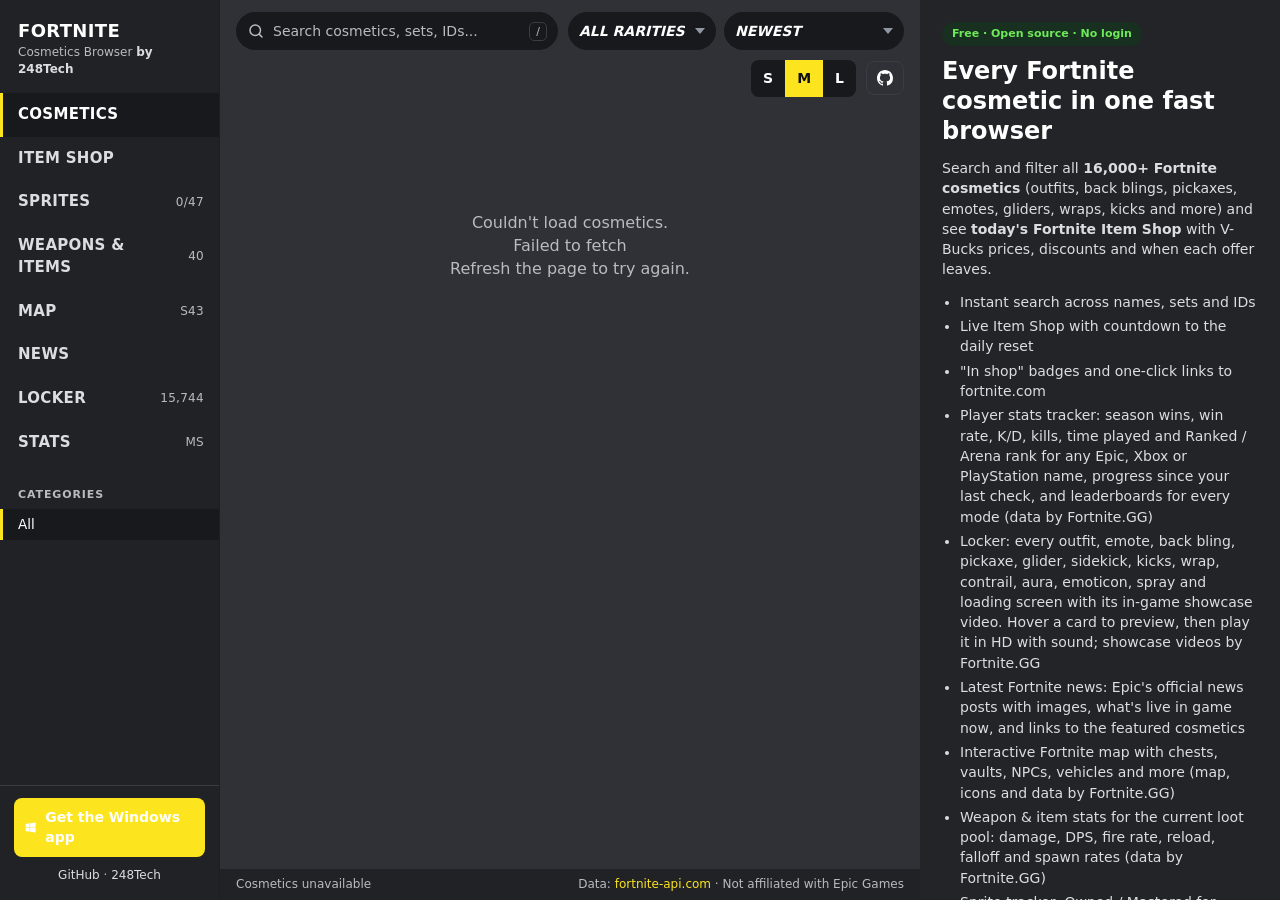
==== commit 1aaa00b7: "Release v1.2.0: Locker with showcase videos, player stats, desktop sound - Locker tab (desktop + web" ====
--- a/docs/index.html
+++ b/docs/index.html
@@ -3,9 +3,9 @@
 <head>
   <meta charset="utf-8">
   <meta name="viewport" content="width=device-width, initial-scale=1, viewport-fit=cover">
-  <title>Fortnite Cosmetics Browser &amp; Item Shop Viewer - Free &amp; Open Source | 248Tech</title>
-  <meta name="description" content="Browse every Fortnite cosmetic (16,000+ skins, outfits, emotes, pickaxes, gliders, wraps and kicks), today's Fortnite Item Shop with V-Bucks prices, and track your Sprites (captured, mastered, Fortune variants). Free, open source, no login. By 248Tech.">
-  <meta name="keywords" content="Fortnite cosmetics, Fortnite skins, Fortnite item shop, Fortnite shop today, Fortnite locker, all Fortnite skins, Fortnite emotes, Fortnite pickaxes, Fortnite skin viewer, Fortnite sprites, sprite tracker, Fortnite sprite checklist, fortnite-api, open source, 248Tech">
+  <title>Fortnite Locker, Item Shop &amp; Player Stats - Cosmetics Browser | 248Tech</title>
+  <meta name="description" content="Every Fortnite skin, emote, pickaxe, glider, back bling and wrap with in-game showcase videos, today's Item Shop with V-Bucks prices, player stats and leaderboards, the interactive map, weapon stats and a Sprite tracker. Free, open source, no login. By 248Tech.">
+  <meta name="keywords" content="Fortnite cosmetics, Fortnite skins, Fortnite item shop, Fortnite shop today, Fortnite locker, all Fortnite skins, Fortnite emotes, Fortnite emote previews, Fortnite pickaxes, Fortnite gliders, Fortnite skin viewer, Fortnite showcase videos, Fortnite stats, Fortnite stats tracker, Fortnite leaderboards, Fortnite K/D, Fortnite map, Fortnite weapon stats, Fortnite news, Fortnite sprites, sprite tracker, Fortnite sprite checklist, fortnite-api, open source, 248Tech">
   <meta name="author" content="248Tech">
   <meta name="robots" content="index, follow, max-image-preview:large">
   <meta name="theme-color" content="#202225">
@@ -15,15 +15,15 @@
 
   <meta property="og:type" content="website">
   <meta property="og:site_name" content="248Tech">
-  <meta property="og:title" content="Fortnite Cosmetics Browser & Item Shop Viewer by 248Tech">
-  <meta property="og:description" content="Search all 16,000+ Fortnite cosmetics and today's Item Shop. Free and open source, with a Windows desktop app.">
+  <meta property="og:title" content="Fortnite Locker, Item Shop & Player Stats by 248Tech">
+  <meta property="og:description" content="Watch the showcase video of every Fortnite skin, emote and pickaxe, check today's Item Shop, and look up player stats. Free and open source, with a Windows desktop app.">
   <meta property="og:url" content="https://248tech.github.io/fortnite-cosmetics-browser/">
   <meta property="og:image" content="https://248tech.github.io/fortnite-cosmetics-browser/images/og-image.png">
   <meta property="og:image:width" content="1200">
   <meta property="og:image:height" content="630">
   <meta name="twitter:card" content="summary_large_image">
-  <meta name="twitter:title" content="Fortnite Cosmetics Browser & Item Shop Viewer by 248Tech">
-  <meta name="twitter:description" content="Search all 16,000+ Fortnite cosmetics and today's Item Shop. Free and open source.">
+  <meta name="twitter:title" content="Fortnite Locker, Item Shop & Player Stats by 248Tech">
+  <meta name="twitter:description" content="Showcase videos for every Fortnite cosmetic, today's Item Shop and player stats. Free and open source.">
   <meta name="twitter:image" content="https://248tech.github.io/fortnite-cosmetics-browser/images/og-image.png">
 
   <script type="application/ld+json">
@@ -31,7 +31,9 @@
     "@context": "https://schema.org",
     "@type": "SoftwareApplication",
     "name": "Fortnite Cosmetics Browser",
-    "description": "Free, open-source browser for every Fortnite cosmetic and the daily Fortnite Item Shop. Available as a web app and a Windows desktop app.",
+    "description": "Free, open-source browser for every Fortnite cosmetic with in-game showcase videos, the daily Fortnite Item Shop, player stats and leaderboards, the interactive map, weapon stats, news and a Sprite tracker. Available as a web app and a Windows desktop app.",
+    "softwareVersion": "1.2.0",
+    "featureList": ["Locker with showcase videos for 15,700+ outfits, emotes, pickaxes, gliders and more", "Daily Item Shop with V-Bucks prices", "Player stats, tracked players and season leaderboards", "Interactive Fortnite map", "Weapon and item stats", "Fortnite news", "Sprite collection tracker"],
     "applicationCategory": "GameApplication",
     "operatingSystem": "Windows 10, Windows 11, Web",
     "url": "https://248tech.github.io/fortnite-cosmetics-browser/",
@@ -60,6 +62,8 @@
       <button class="nav-item" data-mode="weapons">Weapons &amp; Items <span class="nav-meta" id="weaponCount"></span></button>
       <button class="nav-item" data-mode="map">Map <span class="nav-meta" id="mapCount"></span></button>
       <button class="nav-item" data-mode="news">News <span class="nav-meta" id="newsCount"></span></button>
+      <button class="nav-item" data-mode="locker">Locker <span class="nav-meta" id="lockerCount"></span></button>
+      <button class="nav-item" data-mode="stats">Stats <span class="nav-meta" id="statsCount"></span></button>
     </nav>
     <div class="side-heading" id="sideHeading">Categories</div>
     <div class="side-list" id="sideList"></div>
@@ -98,6 +102,14 @@
         <select id="weaponPool" aria-label="Weapon pool"></select>
         <select id="weaponSort" aria-label="Sort weapons"></select>
       </div>
+      <div class="browse-tools stats-tools" id="statsTools" style="display:none">
+        <select id="statsPlatform" aria-label="Platform"><option value="epic">Epic</option><option value="xbl">Xbox</option><option value="psn">PlayStation</option></select>
+        <button type="button" class="btn btn-accent" id="statsGo">Look up</button>
+      </div>
+      <div class="browse-tools locker-tools" id="lockerTools" style="display:none">
+        <select id="lockerSort" aria-label="Sort the locker"></select>
+        <button type="button" class="chip-toggle" id="lockerPreview" aria-label="Toggle hover previews">&#9654; Previews</button>
+      </div>
       <div class="seg" id="sizeSeg" role="group" aria-label="Tile size">
         <button data-size="S">S</button><button data-size="M">M</button><button data-size="L">L</button>
       </div>
@@ -117,6 +129,10 @@
       </div>
       <div class="hero-chips" id="heroChips"></div>
     </section>
+
+    <nav class="locker-bar" id="lockerBar" aria-label="Locker item types" hidden></nav>
+
+    <div class="stats-wrap" id="statsWrap" hidden></div>
 
     <div class="map-wrap" id="mapWrap" hidden>
       <div class="map-empty" id="mapEmpty"></div>
@@ -154,6 +170,8 @@
         <li>Instant search across names, sets and IDs</li>
         <li>Live Item Shop with countdown to the daily reset</li>
         <li>"In shop" badges and one-click links to fortnite.com</li>
+        <li>Player stats tracker: season wins, win rate, K/D, kills, time played and Ranked / Arena rank for any Epic, Xbox or PlayStation name, progress since your last check, and leaderboards for every mode (data by Fortnite.GG)</li>
+        <li>Locker: every outfit, emote, back bling, pickaxe, glider, sidekick, kicks, wrap, contrail, aura, emoticon, spray and loading screen with its in-game showcase video. Hover a card to preview, then play it in HD with sound; showcase videos by Fortnite.GG</li>
         <li>Latest Fortnite news: Epic's official news posts with images, what's live in game now, and links to the featured cosmetics</li>
         <li>Interactive Fortnite map with chests, vaults, NPCs, vehicles and more (map, icons and data by Fortnite.GG)</li>
         <li>Weapon &amp; item stats for the current loot pool: damage, DPS, fire rate, reload, falloff and spawn rates (data by Fortnite.GG)</li>
--- a/docs/style.css
+++ b/docs/style.css
@@ -426,3 +426,105 @@
 .news-dimg img { inset: 0; width: 100%; height: 100%; object-fit: cover; }
 a.side-row { text-decoration: none; }
 a.inc { text-decoration: none; color: inherit; }
+
+/* emotes */
+.chip-toggle { height: 34px; padding: 0 12px; border: 1px solid var(--line); border-radius: 999px; background: var(--panel-2); color: var(--muted); font: 700 12px var(--display); text-transform: uppercase; font-style: italic; cursor: pointer; }
+.chip-toggle.active { background: var(--accent); border-color: var(--accent); color: var(--accent-fg); }
+.chip-toggle[hidden] { display: none; }
+.ecard .tile-img img { transition: opacity .2s, transform .25s; }
+.ecard:hover .tile-img img.loaded { transform: scale(1.04); }
+.ecard .tvid { position: absolute; inset: 0; width: 100%; height: 100%; object-fit: cover; opacity: 0; transition: opacity .25s; pointer-events: none; }
+.ecard.playing .tvid { opacity: 1; }
+.eplay { position: absolute; left: 50%; top: 50%; width: 38px; height: 38px; margin: -19px 0 0 -19px; display: grid; place-items: center; border-radius: 50%; background: rgba(0,0,0,.55); opacity: 0; transform: scale(.8); transition: opacity .15s, transform .15s; pointer-events: none; }
+.eplay svg { width: 18px; height: 18px; fill: #fff; stroke: none; margin-left: 2px; }
+.ecard:hover .eplay { opacity: 1; transform: scale(1); }
+.ecard.playing .eplay { opacity: 0; }
+.enote { position: absolute; right: 6px; bottom: 8px; z-index: 1; width: 20px; height: 20px; display: grid; place-items: center; border-radius: 50%; background: rgba(0,0,0,.5); color: #fff; font-size: 11px; }
+.eplayer { position: relative; aspect-ratio: 380 / 426; border-radius: 14px; overflow: hidden; margin-bottom: 16px; user-select: none; }
+.eplayer:fullscreen { aspect-ratio: auto; border-radius: 0; background: #000 !important; }
+.ep-poster, .ep-video { position: absolute; inset: 0; width: 100%; height: 100%; object-fit: contain; }
+.ep-video { opacity: 0; transition: opacity .3s; cursor: pointer; }
+.eplayer.ready .ep-video { opacity: 1; }
+.eplayer.ready .ep-poster { opacity: 0; transition: opacity .3s .1s; }
+.ep-spin { position: absolute; inset: 0; display: grid; place-items: center; pointer-events: none; }
+.eplayer.ready .ep-spin, .eplayer.failed .ep-spin, .eplayer.paused .ep-spin { display: none; }
+.ep-msg { position: absolute; left: 10px; right: 10px; bottom: 56px; padding: 6px 10px; border-radius: 6px; background: rgba(0,0,0,.6); font-size: 12.5px; text-align: center; }
+.ep-big { position: absolute; left: 50%; top: 50%; width: 64px; height: 64px; margin: -32px 0 0 -32px; display: none; place-items: center; border: 0; border-radius: 50%; background: var(--accent); cursor: pointer; box-shadow: 0 4px 18px rgba(0,0,0,.45); }
+.ep-big svg { width: 30px; height: 30px; fill: var(--accent-fg); stroke: none; margin-left: 4px; }
+.eplayer.paused .ep-big { display: grid; }
+.ep-bar { position: absolute; left: 8px; right: 8px; bottom: 8px; display: flex; align-items: center; gap: 4px; padding: 5px 6px; border-radius: 10px; background: rgba(12,12,14,.72); backdrop-filter: blur(6px); opacity: 0; transform: translateY(6px); transition: opacity .2s, transform .2s; }
+.eplayer:hover .ep-bar, .eplayer.paused .ep-bar, .eplayer:focus-within .ep-bar { opacity: 1; transform: none; }
+@media (hover: none) { .ep-bar { opacity: 1; transform: none; } }
+.ep-btn { flex: none; height: 28px; min-width: 28px; padding: 0 6px; display: grid; place-items: center; border: 0; border-radius: 6px; background: transparent; color: #fff; cursor: pointer; }
+.ep-btn:hover { background: rgba(255,255,255,.12); }
+.ep-btn svg { width: 18px; height: 18px; fill: #fff; stroke: #fff; stroke-width: 1.6; stroke-linecap: round; stroke-linejoin: round; }
+.ep-btn[data-act="ep-full"] svg, .ep-btn[data-act="ep-sound"] svg { fill: none; }
+.ep-btn[data-act="ep-sound"] svg path:first-child { fill: #fff; }
+.ep-txt { font: 700 12px var(--display); }
+.ep-txt.on { background: var(--accent); color: var(--accent-fg); }
+.ep-track { flex: 1; height: 16px; display: flex; align-items: center; cursor: pointer; position: relative; }
+.ep-track::before { content: ""; position: absolute; left: 0; right: 0; height: 4px; border-radius: 2px; background: rgba(255,255,255,.25); }
+.ep-track i { position: relative; height: 4px; width: 0; border-radius: 2px; background: var(--accent); }
+.ep-time { flex: none; min-width: 32px; color: var(--fg-2); font: 600 11.5px var(--display); text-align: right; padding-right: 2px; }
+
+/* stats */
+.stats-wrap { flex: 1; overflow-y: auto; padding: 4px 16px 24px; scrollbar-color: var(--panel-2) var(--bg); }
+.stats-wrap[hidden] { display: none; }
+.stats-tools .btn { height: 34px; padding: 0 16px; }
+.st-hero { padding: 18px 20px; margin: 4px 0 12px; border-radius: 12px; background: linear-gradient(120deg, #3a2a63 0%, #1f4f7a 55%, #1b6f6a 100%); }
+.st-hero h1 { margin: 0 0 4px; font-size: 30px; text-transform: uppercase; font-style: italic; }
+.st-hero p { margin: 0; color: #e8e9ee; max-width: 760px; }
+.st-tracked { display: flex; flex-wrap: wrap; gap: 6px; margin-top: 12px; }
+.st-chips { display: flex; flex-wrap: wrap; gap: 6px; margin-bottom: 14px; }
+.chip { height: 30px; padding: 0 12px; border: 0; border-radius: 999px; background: var(--panel-2); color: var(--fg-2); font: 700 12px var(--display); text-transform: uppercase; font-style: italic; cursor: pointer; }
+.chip:hover { background: var(--panel-hover); color: #fff; }
+.chip.active { background: var(--accent); color: var(--accent-fg); }
+.st-card { background: var(--panel); border-radius: 12px; padding: 16px 18px; margin-bottom: 18px; box-shadow: 0 2px 10px rgba(0,0,0,.25); }
+.st-head { display: flex; align-items: flex-start; justify-content: space-between; gap: 12px; margin-bottom: 12px; }
+.st-head h2 { margin: 0; font-size: 28px; line-height: 1.1; word-break: break-word; }
+.st-sub { color: var(--muted); font-size: 12.5px; margin-top: 2px; }
+.st-rank { display: flex; align-items: center; gap: 12px; padding: 10px 12px; margin-bottom: 12px; border-radius: 10px; background: var(--panel-2); }
+.st-rank img { width: 56px; height: 56px; object-fit: contain; }
+.st-rank b { display: block; font: 700 20px var(--display); text-transform: uppercase; }
+.st-rank span { color: #31eafe; font-size: 12.5px; }
+.st-tiles { display: grid; grid-template-columns: repeat(auto-fill, minmax(118px, 1fr)); gap: 8px; }
+.st-tile { padding: 10px 12px; border-radius: 10px; background: var(--panel-2); }
+.st-tile span { display: block; color: var(--muted); font-size: 11px; text-transform: uppercase; letter-spacing: .04em; }
+.st-tile b { display: block; font: 700 24px/1.15 var(--display); }
+.st-tile i { color: var(--muted-2); font-size: 11px; font-style: normal; }
+.st-delta { margin-top: 12px; padding: 8px 12px; border-radius: 8px; background: #1d2a20; color: var(--fg-2); font-size: 13px; }
+.st-delta span { color: var(--muted); margin-right: 8px; }
+.st-delta b.up { color: var(--green); }
+.st-delta b.down { color: var(--red); }
+.st-trend { margin-top: 10px; }
+.st-trend svg { width: 100%; height: 70px; display: block; background: var(--panel-2); border-radius: 8px; }
+.st-legend { display: flex; gap: 14px; margin-top: 4px; color: var(--muted); font-size: 11.5px; }
+.st-legend span[style]::before { content: ""; display: inline-block; width: 10px; height: 3px; margin-right: 5px; vertical-align: middle; background: var(--c); border-radius: 2px; }
+.st-foot { margin-top: 10px; color: var(--muted-2); font-size: 12px; }
+.st-note { padding: 10px 12px; border-radius: 8px; background: var(--panel-2); color: var(--fg-2); }
+.st-loading { display: grid; justify-items: center; gap: 8px; padding: 18px; color: var(--muted); }
+.st-h { display: flex; align-items: baseline; gap: 12px; margin: 6px 0 10px; font-size: 20px; font-weight: 600; }
+.st-h small { color: var(--muted); font-size: 12px; font-weight: 400; }
+.st-empty { color: var(--muted); }
+.st-boards { display: grid; grid-template-columns: repeat(auto-fill, minmax(260px, 1fr)); gap: 12px; align-items: start; }
+.st-board { background: var(--panel); border-radius: 12px; padding: 10px 8px 8px; }
+.st-board h3 { display: flex; align-items: center; gap: 8px; margin: 2px 6px 8px; font: 700 15px var(--display); text-transform: uppercase; }
+.st-board h3 small { margin-left: auto; color: var(--muted); font: 600 11px var(--display); }
+.st-row { display: flex; align-items: center; gap: 8px; width: 100%; padding: 5px 6px; border: 0; border-radius: 6px; background: transparent; color: inherit; text-align: left; cursor: pointer; font-size: 13px; }
+.st-row:nth-child(odd) { background: rgba(255,255,255,.025); }
+.st-row:hover { background: var(--panel-hover); }
+.st-pos { flex: none; width: 24px; height: 22px; display: grid; place-items: center; border-radius: 5px; background: var(--panel-2); color: var(--muted); font: 700 12px var(--display); }
+.st-pos.top { background: var(--accent); color: var(--accent-fg); }
+.st-name { flex: 1; min-width: 0; overflow: hidden; text-overflow: ellipsis; white-space: nowrap; }
+.st-name em { color: var(--muted-2); font-size: 10px; font-style: normal; font-weight: 700; }
+.st-val { flex: none; display: flex; align-items: center; gap: 4px; font: 700 13px var(--display); }
+.st-val img { width: 20px; height: 20px; object-fit: contain; }
+.st-more { width: 100%; margin-top: 6px; padding: 6px; border: 0; border-radius: 6px; background: var(--panel-2); color: var(--muted); font: 700 11px var(--display); text-transform: uppercase; cursor: pointer; }
+.st-more:hover { color: #fff; }
+
+/* locker type chips */
+.locker-bar { display: flex; flex-wrap: wrap; gap: 6px; padding: 2px 16px 10px; flex: none; }
+.locker-bar[hidden] { display: none; }
+.locker-bar .chip { flex: none; display: inline-flex; align-items: center; gap: 6px; }
+.locker-bar .chip span { font-style: normal; font-weight: 600; opacity: .65; font-size: 11px; }
+.locker-bar .chip.active span { opacity: .8; }
